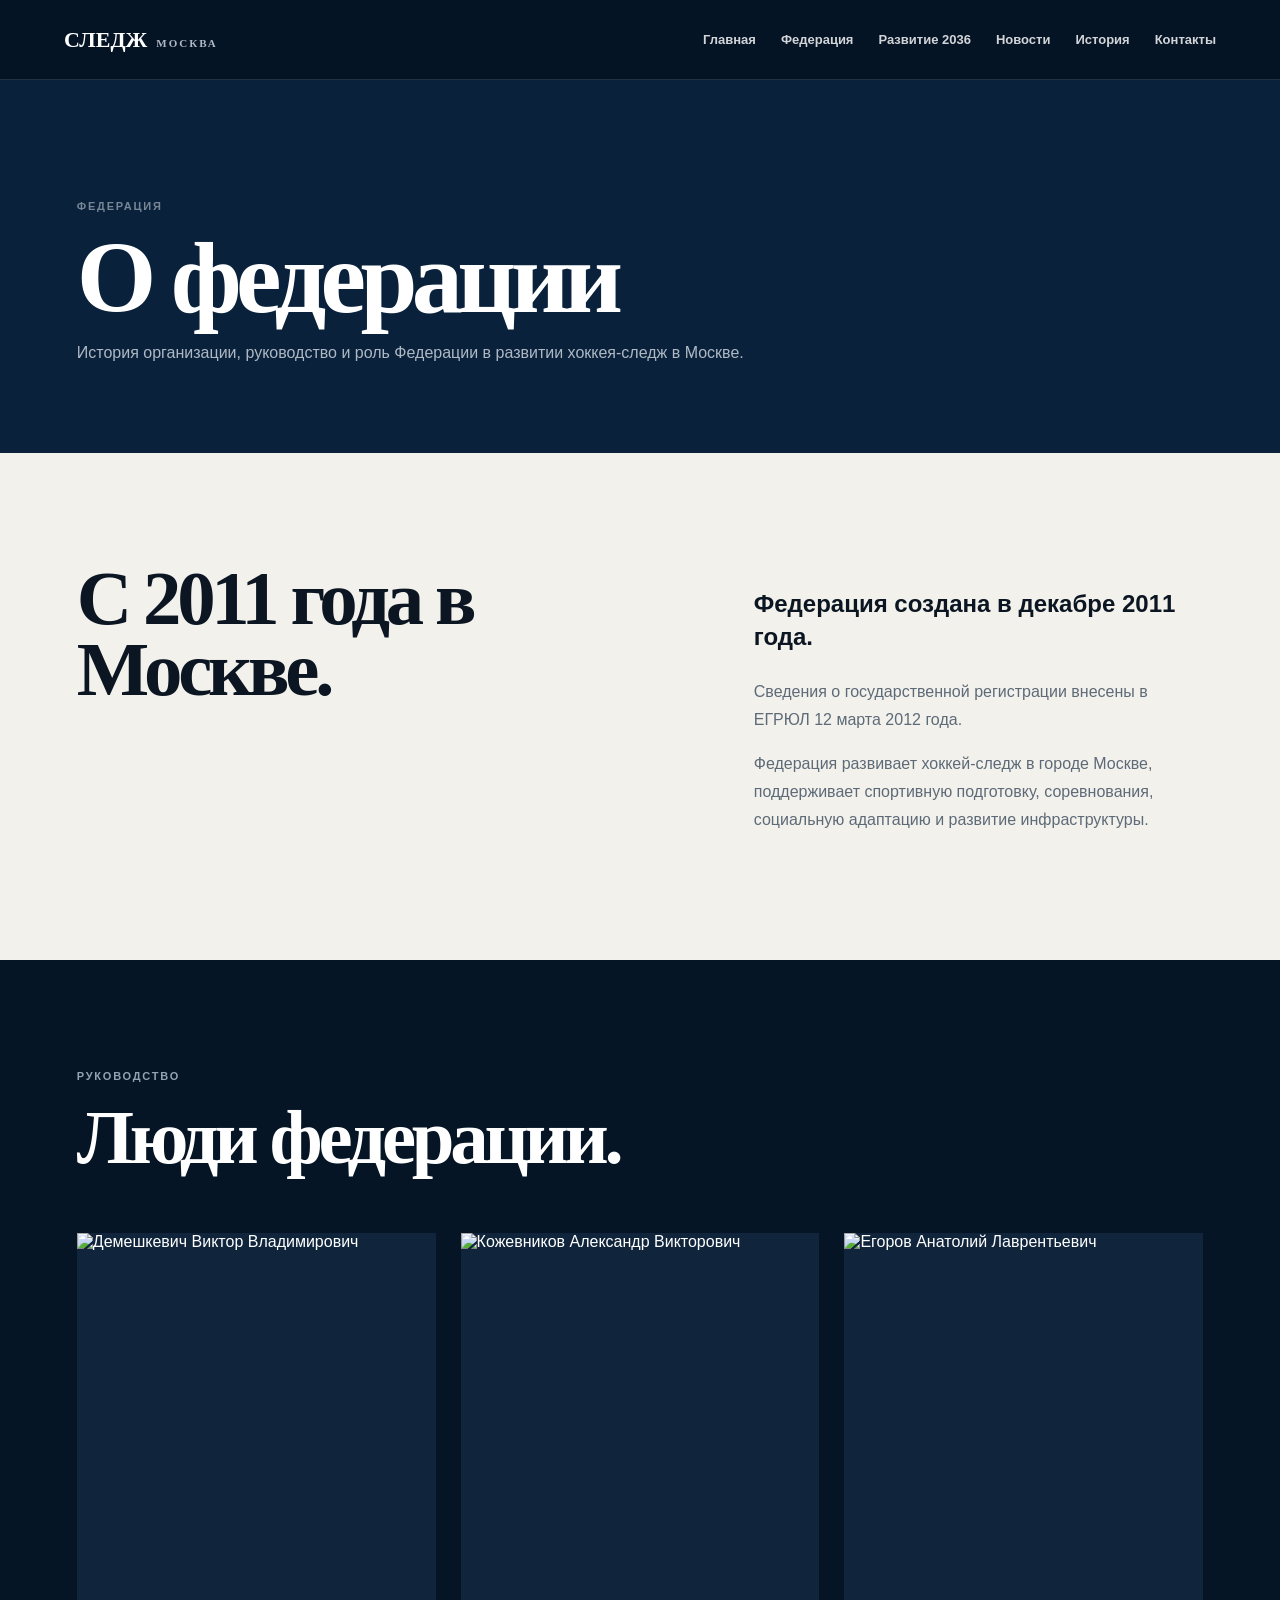
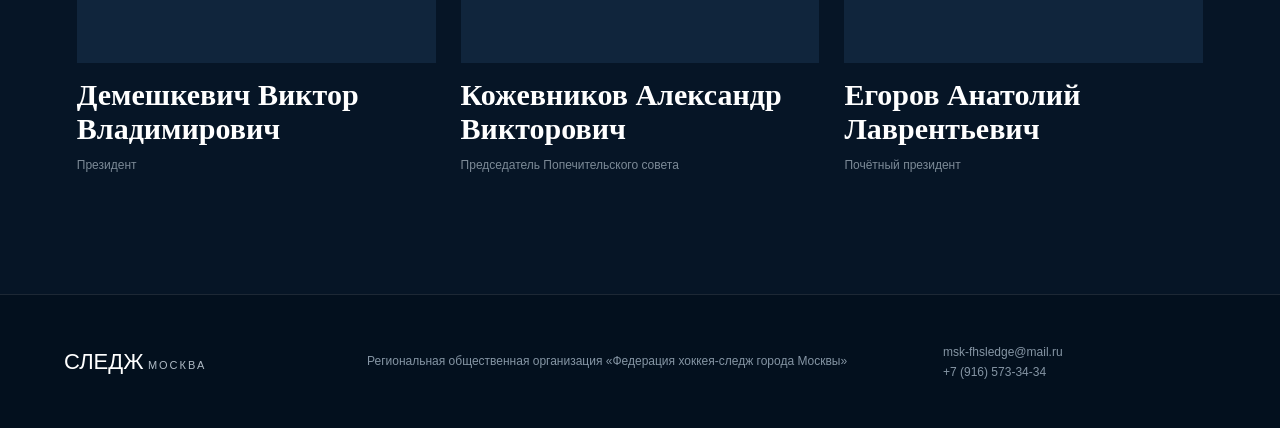
==== federation.html @ bc030995 "Add federation page" ====
<!doctype html><html lang="ru"><head><meta charset="utf-8"><meta name="viewport" content="width=device-width,initial-scale=1"><link rel="stylesheet" href="style.css"><title>О федерации</title></head><body><header class="site-header"><a class="brand" href="index.html"><span class="brand-mark">СЛЕДЖ</span><span class="brand-sub">МОСКВА</span></a><button class="menu-toggle" aria-label="Открыть меню"><span></span><span></span></button><nav class="nav"><a href="index.html">Главная</a><a href="federation.html">Федерация</a><a href="development.html">Развитие 2036</a><a href="news.html">Новости</a><a href="history.html">История</a><a href="contacts.html">Контакты</a></nav></header><section class="page-hero"><div class="inner"><div class="kicker">Федерация</div><h1>О федерации</h1><p>История организации, руководство и роль Федерации в развитии хоккея-следж в Москве.</p></div></section><section class="section light"><div class="inner split"><div><h2>С 2011 года в Москве.</h2></div><div><p class="lead">Федерация создана в декабре 2011 года.</p><p class="bodycopy">Сведения о государственной регистрации внесены в ЕГРЮЛ 12 марта 2012 года.</p><p class="bodycopy">Федерация развивает хоккей-следж в городе Москве, поддерживает спортивную подготовку, соревнования, социальную адаптацию и развитие инфраструктуры.</p></div></div></section><section class="section dark"><div class="inner"><div class="kicker">Руководство</div><h2>Люди федерации.</h2><div class="people"><article class="person"><div class="person-photo"><img src="https://xn-----8kchhfcg3aiaddxyg2bn1e.xn--p1ai/wp-content/themes/yootheme/cache/cd/Foto-Demeshkevich-cdf2f29e.jpeg" alt="Демешкевич Виктор Владимирович"></div><h3>Демешкевич Виктор Владимирович</h3><p>Президент</p></article><article class="person"><div class="person-photo"><img src="https://xn-----8kchhfcg3aiaddxyg2bn1e.xn--p1ai/wp-content/themes/yootheme/cache/b3/Kozhevnikov-Aleksandr-Viktorovich-b3950ff2.jpeg" alt="Кожевников Александр Викторович"></div><h3>Кожевников Александр Викторович</h3><p>Председатель Попечительского совета</p></article><article class="person"><div class="person-photo"><img src="https://xn-----8kchhfcg3aiaddxyg2bn1e.xn--p1ai/wp-content/themes/yootheme/cache/bf/Egorov-foto-3-bfe00498.jpeg" alt="Егоров Анатолий Лаврентьевич"></div><h3>Егоров Анатолий Лаврентьевич</h3><p>Почётный президент</p></article></div></div></section><footer class="footer"><div><span class="brand-mark">СЛЕДЖ</span> <span class="brand-sub">МОСКВА</span></div><p>Региональная общественная организация «Федерация хоккея-следж города Москвы»</p><div><a href="mailto:msk-fhsledge@mail.ru">msk-fhsledge@mail.ru</a><br><a href="tel:+79165733434">+7 (916) 573-34-34</a></div></footer><script src="script.js"></script></body></html>
---- style.css ----
:root{--n:#061526;--n2:#0a213b;--p:#f3f1ec;--w:#fff;--r:#e5232f;--i:#0b1622;--m:#8796a5;--line:rgba(255,255,255,.16);--max:1420px}*{box-sizing:border-box}html{scroll-behavior:smooth}body{margin:0;font-family:Inter,Arial,sans-serif;background:var(--n);color:#fff}a{color:inherit;text-decoration:none}img{display:block;width:100%;height:100%;object-fit:cover}.site-header{height:80px;position:sticky;top:0;z-index:1000;display:flex;align-items:center;justify-content:space-between;padding:0 5vw;background:rgba(6,21,38,.94);backdrop-filter:blur(18px);border-bottom:1px solid rgba(255,255,255,.12)}.brand{display:flex;gap:9px;align-items:baseline;font-family:"Inter Tight";font-weight:800}.brand-mark{font-size:22px}.brand-sub{font-size:11px;letter-spacing:.18em;color:#aeb9c4}.nav{display:flex;gap:25px;font-size:13px;font-weight:600}.nav a{opacity:.82}.nav a:hover{opacity:1}.menu-toggle{display:none;background:none;border:0}.menu-toggle span{display:block;width:28px;height:1px;background:#fff;margin:7px}.hero{min-height:calc(100vh - 80px);position:relative;display:flex;align-items:flex-end;padding:9vw 6vw 7vw;overflow:hidden}.hero>img{position:absolute;inset:0}.overlay{position:absolute;inset:0;background:linear-gradient(90deg,rgba(4,15,28,.93),rgba(4,15,28,.45) 58%,rgba(4,15,28,.25)),linear-gradient(0deg,rgba(4,15,28,.7),transparent 55%)}.hero-inner{position:relative;z-index:2;max-width:1000px}.eyebrow,.kicker{font-size:11px;text-transform:uppercase;letter-spacing:.16em;color:#a8b5c2;font-weight:700}.hero h1,.page-hero h1,h2{font-family:"Inter Tight";letter-spacing:-.055em}.hero h1{font-size:clamp(70px,9vw,145px);line-height:.82;margin:22px 0}.hero h1 span{color:var(--r)}.hero p{font-size:19px;line-height:1.55;max-width:680px;color:#d7dde3}.btns{display:flex;gap:12px;margin-top:30px}.btn{padding:14px 20px;border-radius:999px;border:1px solid rgba(255,255,255,.25);font-size:13px;font-weight:700}.btn.red{background:var(--r);border-color:var(--r)}.section{padding:110px 6vw}.light{background:var(--p);color:var(--i)}.dark{background:var(--n);color:#fff}.inner{max-width:var(--max);margin:auto}.split{display:grid;grid-template-columns:1fr .8fr;gap:9vw}.kicker{color:#778795;margin-bottom:20px}.dark .kicker{color:#94a3b2}h2{font-size:clamp(48px,6vw,94px);line-height:.93;margin:0}.lead{font-size:24px;line-height:1.4;font-weight:600}.bodycopy{font-size:16px;line-height:1.75;color:#5d6a77}.dark .bodycopy{color:#a8b3bd}.stats{display:grid;grid-template-columns:repeat(3,1fr);border-top:1px solid #c9cfd4;margin-top:75px}.stat{padding:28px 25px 10px 0;border-right:1px solid #c9cfd4}.stat strong{font-family:"Inter Tight";font-size:62px}.stat span{display:block;color:#6f7d89;font-size:12px}.cards{display:grid;grid-template-columns:repeat(3,1fr);margin-top:60px;border-top:1px solid var(--line);border-left:1px solid var(--line)}.card{padding:30px;min-height:250px;border-right:1px solid var(--line);border-bottom:1px solid var(--line)}.card h3{font-family:"Inter Tight";font-size:28px;margin:55px 0 12px}.card p{font-size:14px;line-height:1.6;color:#a6b1bc}.band{height:65vh;min-height:520px;position:relative}.band:after{content:"";position:absolute;inset:0;background:linear-gradient(0deg,rgba(4,15,28,.72),transparent 60%)}.band-text{position:absolute;z-index:2;bottom:45px;left:6vw;right:6vw;font-family:"Inter Tight";font-size:clamp(35px,5vw,72px);font-weight:700;letter-spacing:-.04em}.page-hero{padding:120px 6vw 70px;background:var(--n2)}.page-hero .inner{max-width:var(--max)}.page-hero h1{font-size:clamp(60px,8vw,120px);line-height:.9;margin:20px 0 0}.page-hero p{max-width:700px;color:#aeb9c4;line-height:1.65}.news-grid{display:grid;grid-template-columns:repeat(2,1fr);gap:44px;margin-top:55px}.news-card{border-top:1px solid #ccd2d7;padding-top:20px}.light .news-card{color:var(--i)}.news-card .thumb{height:330px;overflow:hidden;margin-bottom:22px}.news-card img{transition:.5s}.news-card:hover img{transform:scale(1.03)}.meta{font-size:11px;letter-spacing:.12em;text-transform:uppercase;color:#7e8d9a}.news-card h3{font-family:"Inter Tight";font-size:31px;line-height:1.1;margin:12px 0}.news-card p{color:#687683;line-height:1.6;font-size:14px}.article{background:var(--p);color:var(--i)}.article-head{padding:110px 6vw 50px}.article-head .inner{max-width:980px}.article-head h1{font-family:"Inter Tight";font-size:clamp(50px,7vw,92px);line-height:.94;letter-spacing:-.05em;margin:18px 0}.article-media{max-width:1180px;height:620px;margin:0 auto}.article-body{max-width:820px;margin:auto;padding:65px 6vw 110px}.article-body p{font-size:18px;line-height:1.75;color:#42515e}.source-link{display:inline-block;margin-top:25px;font-size:13px;font-weight:700;border-bottom:1px solid #8b98a4;padding-bottom:4px}.people{display:grid;grid-template-columns:repeat(3,1fr);gap:25px;margin-top:60px}.person-photo{height:430px;background:#10253c;overflow:hidden}.person h3{font-family:"Inter Tight";font-size:30px;margin:15px 0 8px}.person p{font-size:12px;color:#7c8a97}.timeline{margin-top:70px;border-top:2px solid #d3d7da;display:grid;grid-template-columns:repeat(3,1fr)}.stage{padding:35px 50px 20px 0}.stage .year{color:var(--r);font-weight:800}.stage h3{font-family:"Inter Tight";font-size:30px}.stage p{color:#667481;line-height:1.65}.history-grid{display:grid;grid-template-columns:repeat(3,1fr);gap:30px;margin-top:55px}.history-item .photo{height:300px;background:#d9dde0}.history-item h3{font-family:"Inter Tight";font-size:26px;line-height:1.1}.history-item p{color:#71808c;font-size:12px}.contact-grid{display:grid;grid-template-columns:repeat(3,1fr);gap:40px;margin-top:55px}.contact-grid span{font-size:10px;text-transform:uppercase;letter-spacing:.14em;color:#8e9dab;display:block;margin-bottom:12px}.contact-grid a,.contact-grid p{font-family:"Inter Tight";font-size:24px;line-height:1.3;margin:0}.footer{padding:45px 5vw;background:#03101e;border-top:1px solid rgba(255,255,255,.1);display:grid;grid-template-columns:1fr 2fr 1fr;gap:30px;align-items:center}.footer p,.footer a{font-size:12px;color:#8595a4;line-height:1.6}.notice{padding:14px 18px;border-left:3px solid var(--r);background:#fff;color:#465462;font-size:13px;line-height:1.6;margin-top:28px}@media(max-width:900px){.menu-toggle{display:block}.nav{position:fixed;inset:80px 0 0;background:var(--n);display:none;flex-direction:column;align-items:center;justify-content:center;font-family:"Inter Tight";font-size:28px}.nav.open{display:flex}.split,.news-grid,.people,.history-grid,.contact-grid{grid-template-columns:1fr}.cards{grid-template-columns:1fr 1fr}.timeline{grid-template-columns:1fr}.article-media{height:50vw;min-height:320px}.footer{grid-template-columns:1fr}.stats{grid-template-columns:1fr}.stat{border-right:0;border-bottom:1px solid #c9cfd4}}@media(max-width:600px){.site-header{padding:0 4vw}.hero{padding:100px 5vw 70px}.section{padding:80px 5vw}.cards{grid-template-columns:1fr}.page-hero{padding:90px 5vw 50px}.news-card .thumb{height:250px}.people .person-photo{height:360px}.btns{flex-direction:column;align-items:flex-start}}
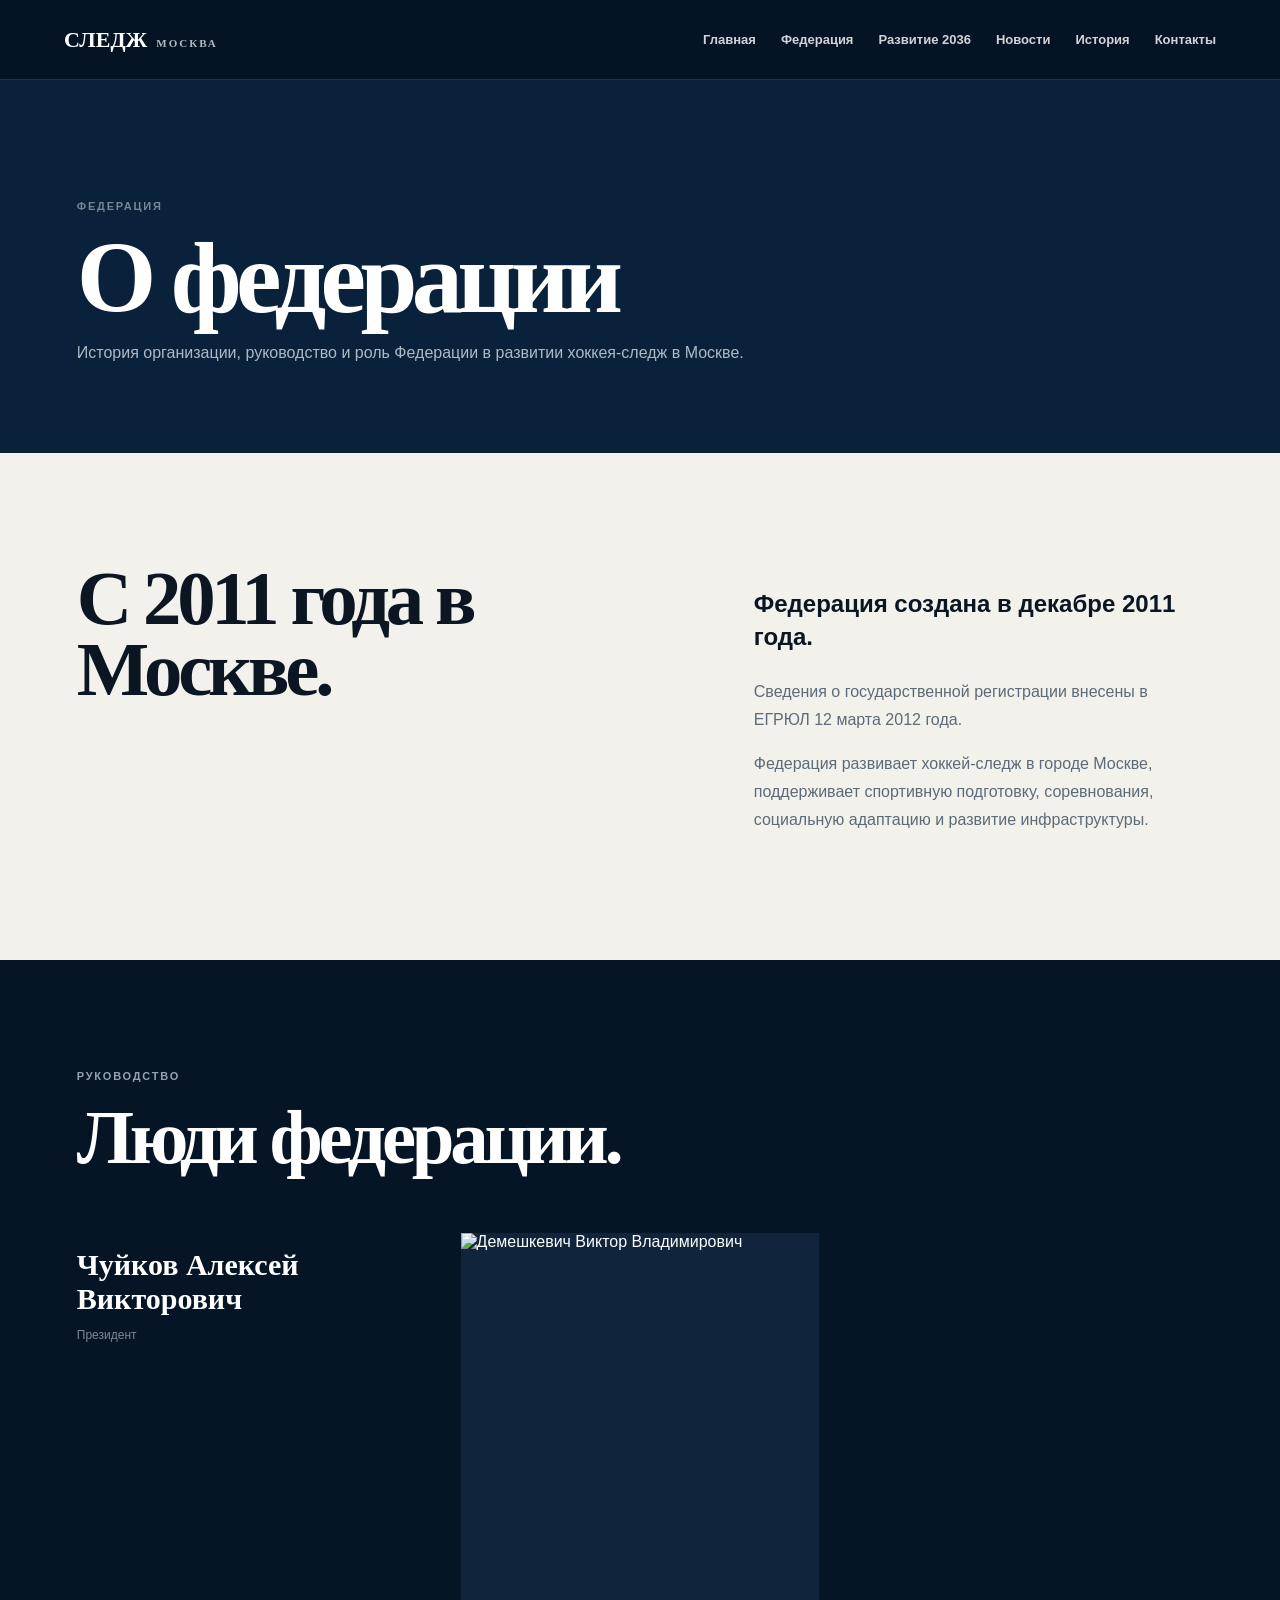
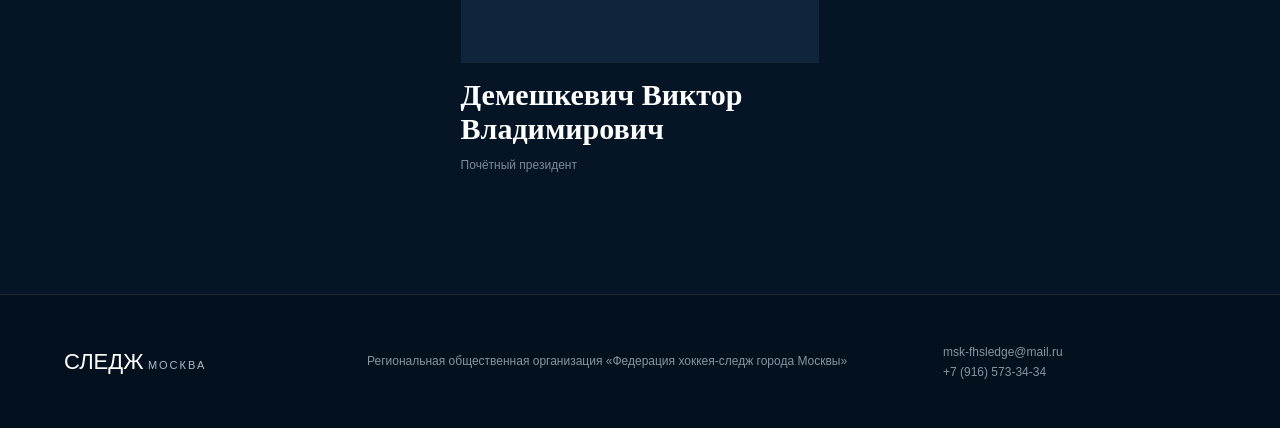
==== commit debdbc3b: "Update Federation leadership" ====
--- a/federation.html
+++ b/federation.html
@@ -1 +1 @@
-<!doctype html><html lang="ru"><head><meta charset="utf-8"><meta name="viewport" content="width=device-width,initial-scale=1"><link rel="stylesheet" href="style.css"><title>О федерации</title></head><body><header class="site-header"><a class="brand" href="index.html"><span class="brand-mark">СЛЕДЖ</span><span class="brand-sub">МОСКВА</span></a><button class="menu-toggle" aria-label="Открыть меню"><span></span><span></span></button><nav class="nav"><a href="index.html">Главная</a><a href="federation.html">Федерация</a><a href="development.html">Развитие 2036</a><a href="news.html">Новости</a><a href="history.html">История</a><a href="contacts.html">Контакты</a></nav></header><section class="page-hero"><div class="inner"><div class="kicker">Федерация</div><h1>О федерации</h1><p>История организации, руководство и роль Федерации в развитии хоккея-следж в Москве.</p></div></section><section class="section light"><div class="inner split"><div><h2>С 2011 года в Москве.</h2></div><div><p class="lead">Федерация создана в декабре 2011 года.</p><p class="bodycopy">Сведения о государственной регистрации внесены в ЕГРЮЛ 12 марта 2012 года.</p><p class="bodycopy">Федерация развивает хоккей-следж в городе Москве, поддерживает спортивную подготовку, соревнования, социальную адаптацию и развитие инфраструктуры.</p></div></div></section><section class="section dark"><div class="inner"><div class="kicker">Руководство</div><h2>Люди федерации.</h2><div class="people"><article class="person"><div class="person-photo"><img src="https://xn-----8kchhfcg3aiaddxyg2bn1e.xn--p1ai/wp-content/themes/yootheme/cache/cd/Foto-Demeshkevich-cdf2f29e.jpeg" alt="Демешкевич Виктор Владимирович"></div><h3>Демешкевич Виктор Владимирович</h3><p>Президент</p></article><article class="person"><div class="person-photo"><img src="https://xn-----8kchhfcg3aiaddxyg2bn1e.xn--p1ai/wp-content/themes/yootheme/cache/b3/Kozhevnikov-Aleksandr-Viktorovich-b3950ff2.jpeg" alt="Кожевников Александр Викторович"></div><h3>Кожевников Александр Викторович</h3><p>Председатель Попечительского совета</p></article><article class="person"><div class="person-photo"><img src="https://xn-----8kchhfcg3aiaddxyg2bn1e.xn--p1ai/wp-content/themes/yootheme/cache/bf/Egorov-foto-3-bfe00498.jpeg" alt="Егоров Анатолий Лаврентьевич"></div><h3>Егоров Анатолий Лаврентьевич</h3><p>Почётный президент</p></article></div></div></section><footer class="footer"><div><span class="brand-mark">СЛЕДЖ</span> <span class="brand-sub">МОСКВА</span></div><p>Региональная общественная организация «Федерация хоккея-следж города Москвы»</p><div><a href="mailto:msk-fhsledge@mail.ru">msk-fhsledge@mail.ru</a><br><a href="tel:+79165733434">+7 (916) 573-34-34</a></div></footer><script src="script.js"></script></body></html>+<!doctype html><html lang="ru"><head><meta charset="utf-8"><meta name="viewport" content="width=device-width,initial-scale=1"><link rel="stylesheet" href="style.css"><title>О федерации</title></head><body><header class="site-header"><a class="brand" href="index.html"><span class="brand-mark">СЛЕДЖ</span><span class="brand-sub">МОСКВА</span></a><button class="menu-toggle" aria-label="Открыть меню"><span></span><span></span></button><nav class="nav"><a href="index.html">Главная</a><a href="federation.html">Федерация</a><a href="development.html">Развитие 2036</a><a href="news.html">Новости</a><a href="history.html">История</a><a href="contacts.html">Контакты</a></nav></header><section class="page-hero"><div class="inner"><div class="kicker">Федерация</div><h1>О федерации</h1><p>История организации, руководство и роль Федерации в развитии хоккея-следж в Москве.</p></div></section><section class="section light"><div class="inner split"><div><h2>С 2011 года в Москве.</h2></div><div><p class="lead">Федерация создана в декабре 2011 года.</p><p class="bodycopy">Сведения о государственной регистрации внесены в ЕГРЮЛ 12 марта 2012 года.</p><p class="bodycopy">Федерация развивает хоккей-следж в городе Москве, поддерживает спортивную подготовку, соревнования, социальную адаптацию и развитие инфраструктуры.</p></div></div></section><section class="section dark"><div class="inner"><div class="kicker">Руководство</div><h2>Люди федерации.</h2><div class="people"><article class="person"><h3>Чуйков Алексей Викторович</h3><p>Президент</p></article><article class="person"><div class="person-photo"><img src="https://xn-----8kchhfcg3aiaddxyg2bn1e.xn--p1ai/wp-content/themes/yootheme/cache/cd/Foto-Demeshkevich-cdf2f29e.jpeg" alt="Демешкевич Виктор Владимирович"></div><h3>Демешкевич Виктор Владимирович</h3><p>Почётный президент</p></article></div></div></section><footer class="footer"><div><span class="brand-mark">СЛЕДЖ</span> <span class="brand-sub">МОСКВА</span></div><p>Региональная общественная организация «Федерация хоккея-следж города Москвы»</p><div><a href="mailto:msk-fhsledge@mail.ru">msk-fhsledge@mail.ru</a><br><a href="tel:+79165733434">+7 (916) 573-34-34</a></div></footer><script src="script.js"></script></body></html>
